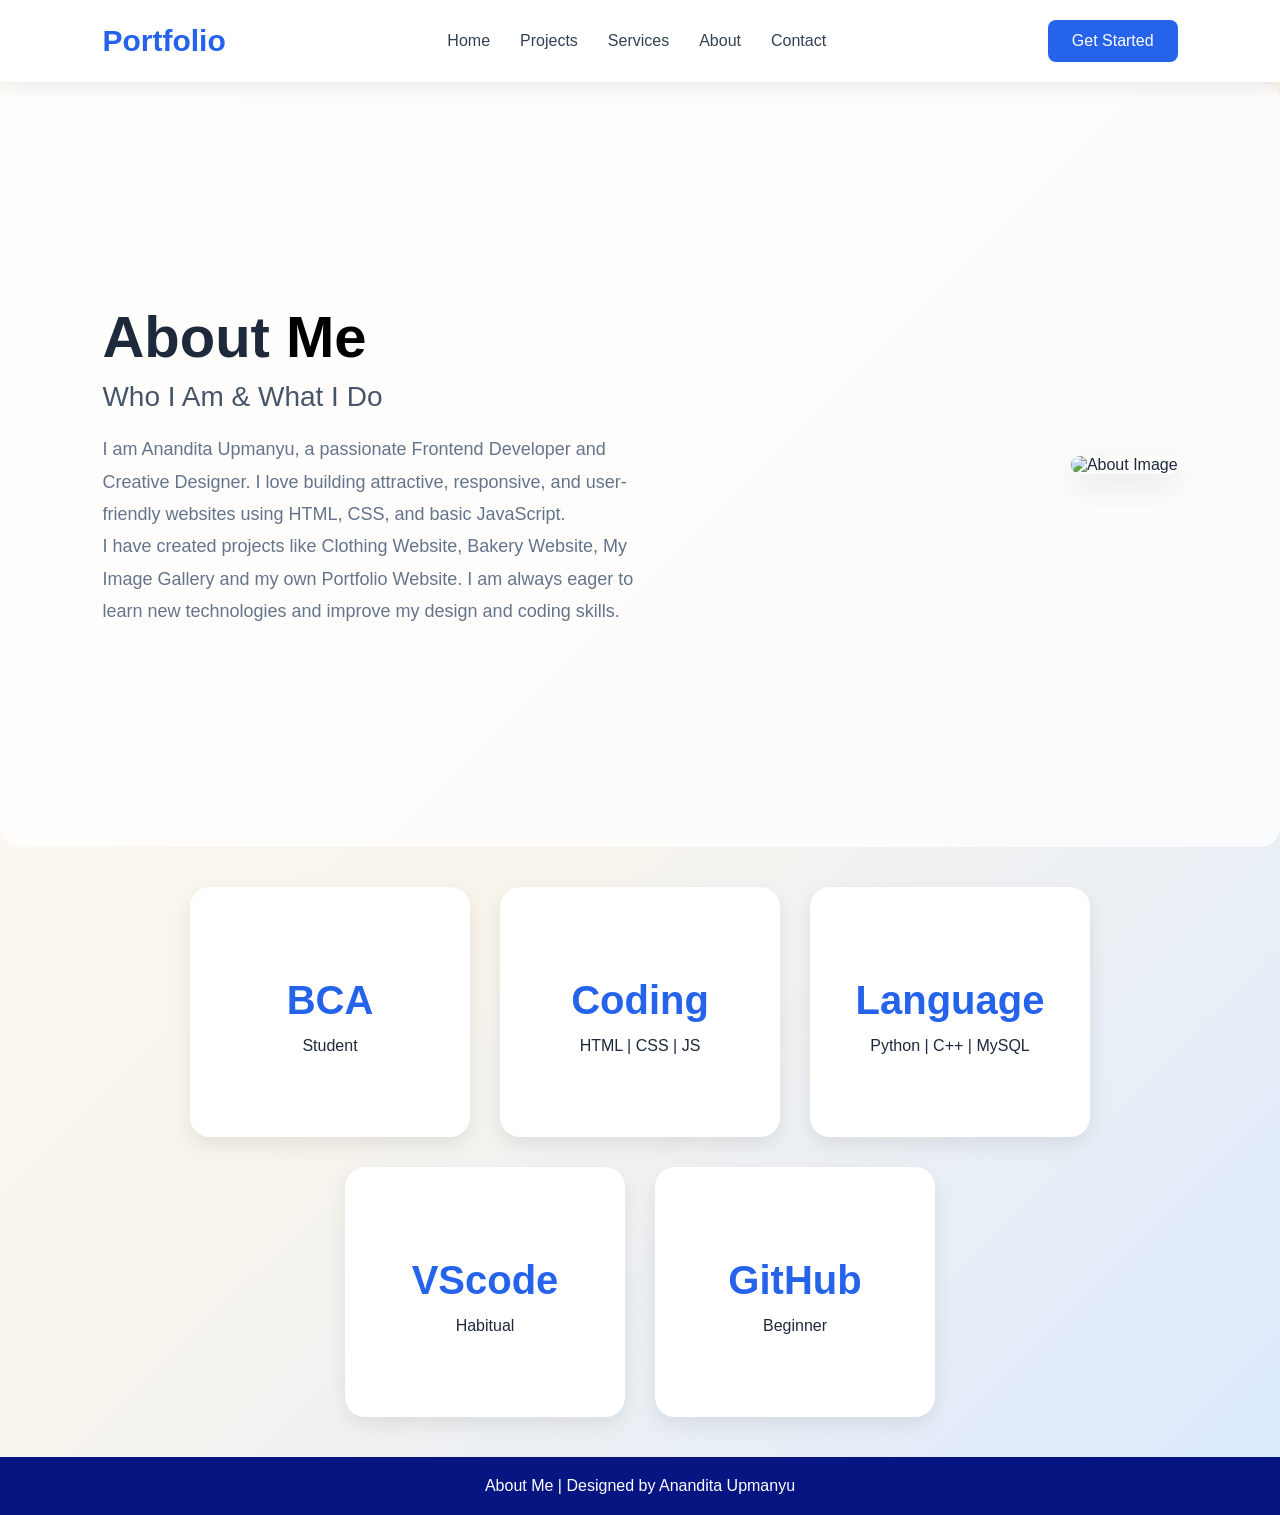
==== about.html @ 0c661eb9 "About page" ====
<!DOCTYPE html>
<html lang="en">
<head>
    <meta charset="UTF-8">
    <meta name="viewport" content="width=device-width, initial-scale=1.0">
    <title>About Me</title>
    <link rel="stylesheet" href="style.css">
</head>
<body>

    <header>
        <nav class="navbar">
            <div class="logo">Portfolio</div>
            <ul class="nav-links">
                <li><a href="index.html">Home</a></li>
                <li><a href="project.html">Projects</a></li>
                <li><a href="service.html">Services</a></li>
                <li><a href="about.html">About</a></li>
                <li><a href="contact.html">Contact</a></li>
            </ul>
            <a href="get.html" class="btn">Get Started</a>
        </nav>
    </header>

    <section class="hero">
        <div class="hero-text">
            <h1>About <span>Me</span></h1>
            <h2>Who I Am & What I Do</h2>
            <p>
                I am Anandita Upmanyu, a passionate Frontend Developer and Creative Designer.
                I love building attractive, responsive, and user-friendly websites using HTML,
                CSS, and basic JavaScript.
            </p>

            <p>
                I have created projects like Clothing Website, Bakery Website, My Image Gallery and
                my own Portfolio Website. I am always eager to learn new technologies and improve
                my design and coding skills.
            </p>
        </div>

        <div class="hero-image">
            <img src="Images/me1.jpeg" alt="About Image">
        </div>
    </section>

    <section class="stats">
        <div class="box"><h2>BCA</h2><p>Student</p></div>
        <div class="box"><h2>Coding</h2><p>HTML | CSS | JS </p></div>
        <div class="box"><h2>Language</h2><p>Python | C++ | MySQL </p></div>
        <div class="box"><h2>VScode</h2><p>Habitual</p></div>
        <div class="box"><h2>GitHub</h2><p>Beginner</p></div>
    </section>

    <footer>
        About Me | Designed by Anandita Upmanyu
    </footer>

</body>
</html>
---- style.css ----
*{
 margin:0;
 padding:0;
 box-sizing:border-box;
 font-family:Poppins,sans-serif;
}
body{
 background:linear-gradient(135deg,#fffdf8,#f8f4ec,#dbeafe);
 color:#1e293b;
}
.navbar{
 display:flex;
 justify-content:space-between;
 align-items:center;
 padding:20px 8%;
 background:white;
 box-shadow:0 5px 20px rgba(0,0,0,0.08);
 position:sticky;
 top:0;
}
.logo{font-size:30px;font-weight:bold;color:#2563eb;}
.nav-links{display:flex;list-style:none;gap:30px;}
.nav-links a{text-decoration:none;color:#334155;font-weight:500;}
.nav-links a:hover{color:#2563eb;}
.btn{
 text-decoration:none;
 background:#2563eb;
 color:white;
 padding:12px 24px;
 border-radius:8px;
}
.btn-outline{
 text-decoration:none;
 border:2px solid #2563eb;
 color:#2563eb;
 padding:12px 24px;
 border-radius:8px;
 margin-left:10px;
}
.hero{
    display:flex;
    justify-content:space-between;
    align-items:center;
    padding:80px 8%;
    min-height:85vh;
    background: linear-gradient(rgba(255,255,255,0.75), rgba(255,255,255,0.75)),
                url('https://marketplace.canva.com/EAGB49xT5-k/2/0/900w/canva-blue-abstract-aesthetic-phone-wallpaper-6dhhP1KzjwY.jpg');
    border-radius:20px;
}
.hero-text{max-width:50%;}
.hero-text h1{
    font-size:58px;
    line-height:1.2;
    margin-bottom:10px;
}

.hero-text h1 span{
    color:#000000;
}

.hero-text h2{
    font-size:28px;
    font-weight:500;
    color:#475569;
    margin-bottom:20px;
}

.hero-text p{
    font-size:18px;
    line-height:1.8;
    color:#64748b;
    max-width:550px;
}

.hero-image img{
    width:300px;
    height:400px;
    object-fit:cover;
    border-radius:25px;
    box-shadow:0 10px 30px rgba(0,0,0,0.1);
}
.stats{
    display:flex;
    justify-content:center;
    gap:30px;
    padding:40px 8%;
    flex-wrap:wrap;
}

.box{
    background:white;
    padding:30px 20px;
    width:280px;
    min-height:250px;
    text-align:center;
    border-radius:20px;
    box-shadow:0 8px 20px rgba(0,0,0,0.08);

    display:flex;
    flex-direction:column;
    justify-content:center;
    align-items:center;
}
.box h2{
    color:#2563eb;
    font-size:32px;
    line-height:1.2;
    margin:10px 0;
    word-break:keep-all;
}
.box p{
    font-size:16px;
    line-height:1.5;
}

footer{
    text-align:center;
    padding:20px;
    background:#071582;
    color:white;
}

.project-grid{
    display:grid;
    grid-template-columns:repeat(2,1fr);
    gap:20px;
}

.project-grid .box{
    width:100%;
    padding:15px;
}

.project-grid .box img{
    width:100%;
    height:180px;
    object-fit:cover;
    border-radius:10px;
    margin-bottom:10px;
}

.project-grid .box h2{
    font-size:22px;
    margin-bottom:10px;
}

.box h2{color:#2563eb;font-size:40px;}
@media(max-width:900px){
 .hero{flex-direction:column;text-align:center;}
 .hero-text{max-width:100%;}
 .hero-text h1{font-size:40px;}
 .hero-image img{width:300px;margin-top:30px;}
 .stats{flex-direction:column;align-items:center;}
 .navbar{flex-direction:column;gap:15px;}
}
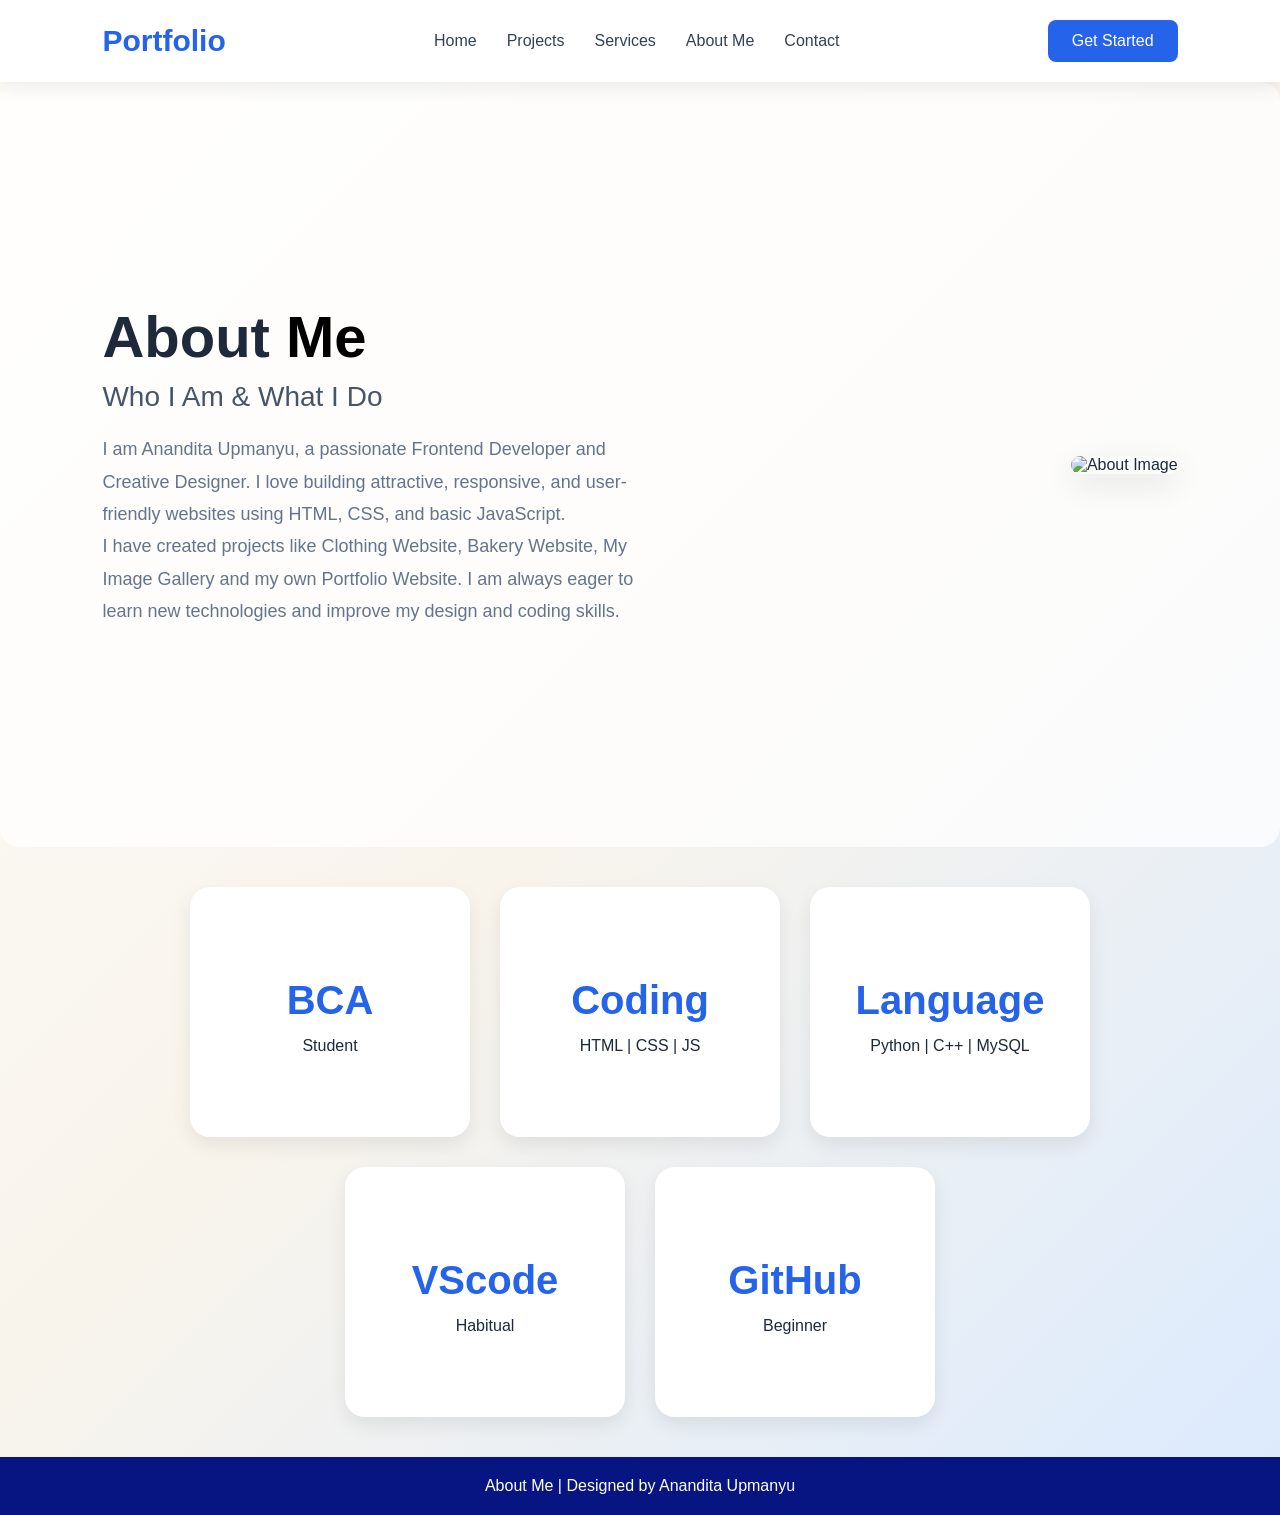
==== commit 28f1bc1d: "Edited page name" ====
--- a/about.html
+++ b/about.html
@@ -15,7 +15,7 @@
                 <li><a href="index.html">Home</a></li>
                 <li><a href="project.html">Projects</a></li>
                 <li><a href="service.html">Services</a></li>
-                <li><a href="about.html">About</a></li>
+                <li><a href="about.html">About Me</a></li>
                 <li><a href="contact.html">Contact</a></li>
             </ul>
             <a href="get.html" class="btn">Get Started</a>
@@ -57,4 +57,4 @@
     </footer>
 
 </body>
-</html>+</html>
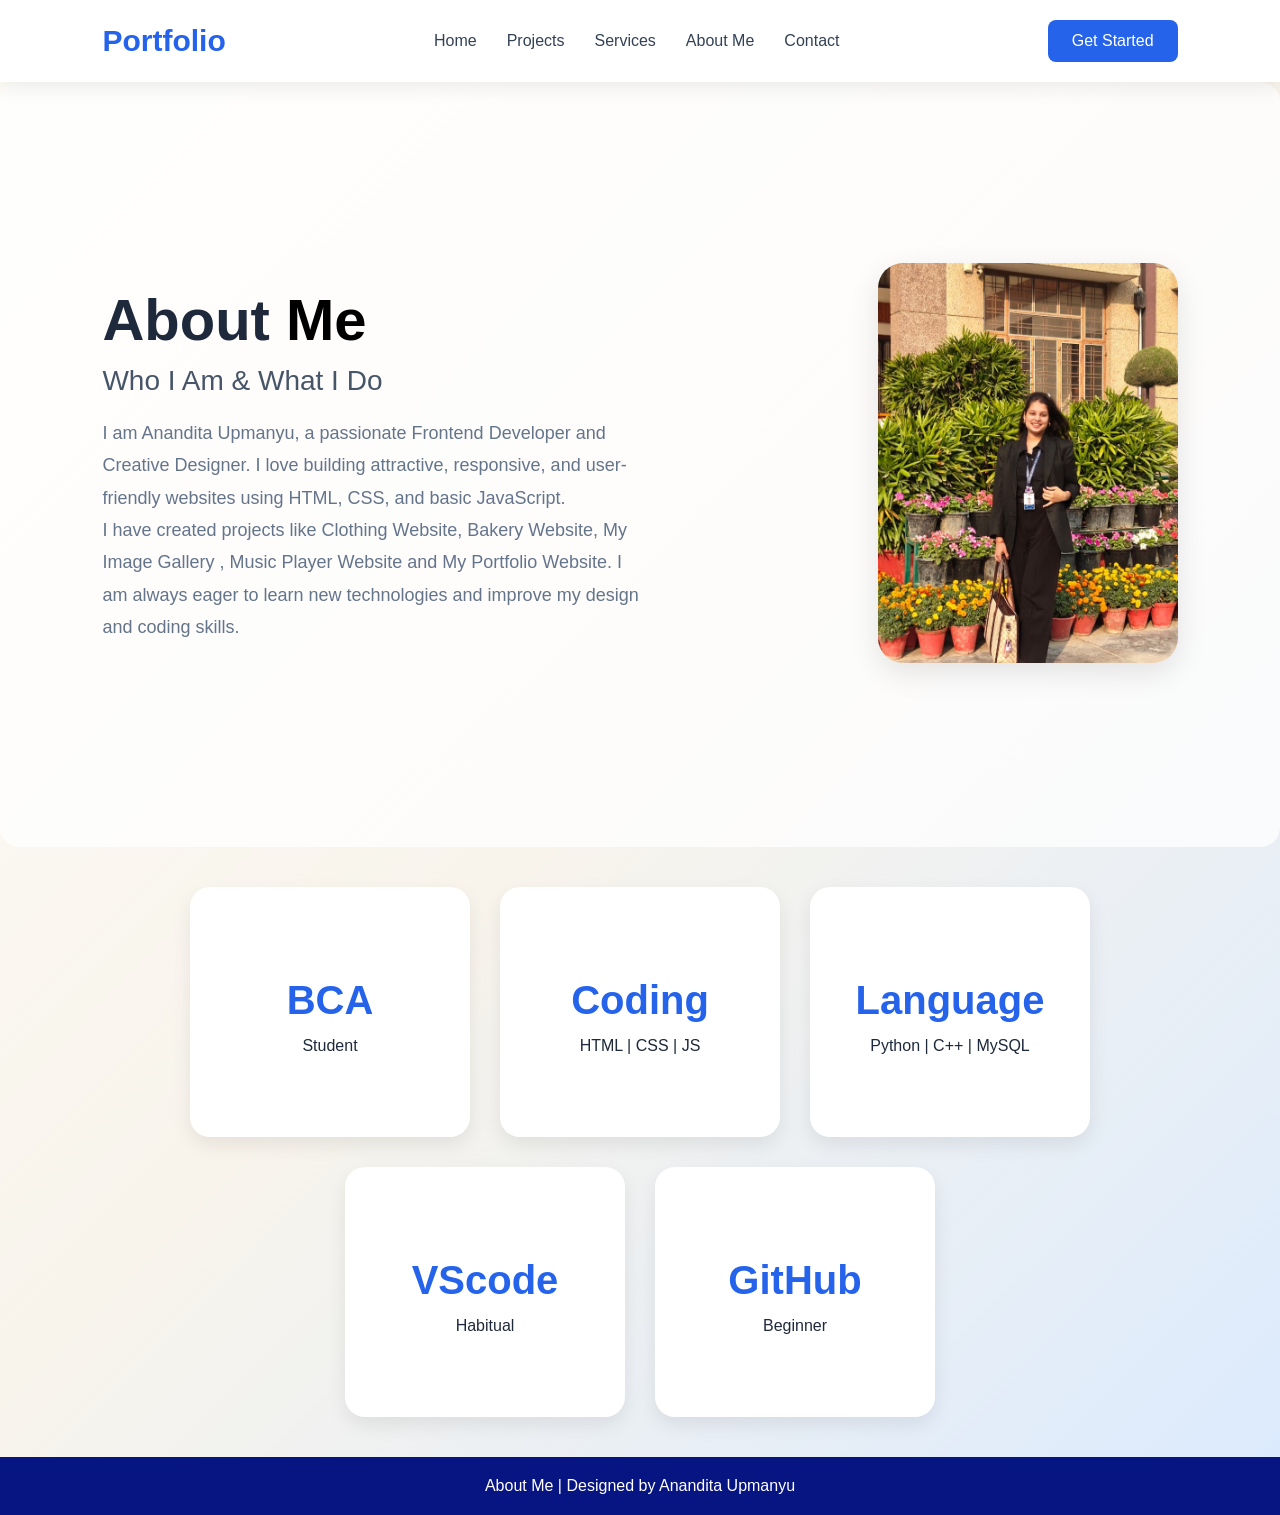
==== commit 1c4260a9: "Updated 1 more project name" ====
--- a/about.html
+++ b/about.html
@@ -33,8 +33,8 @@
             </p>
 
             <p>
-                I have created projects like Clothing Website, Bakery Website, My Image Gallery and
-                my own Portfolio Website. I am always eager to learn new technologies and improve
+                I have created projects like Clothing Website, Bakery Website, My Image Gallery , Music Player Website and
+                My Portfolio Website. I am always eager to learn new technologies and improve
                 my design and coding skills.
             </p>
         </div>
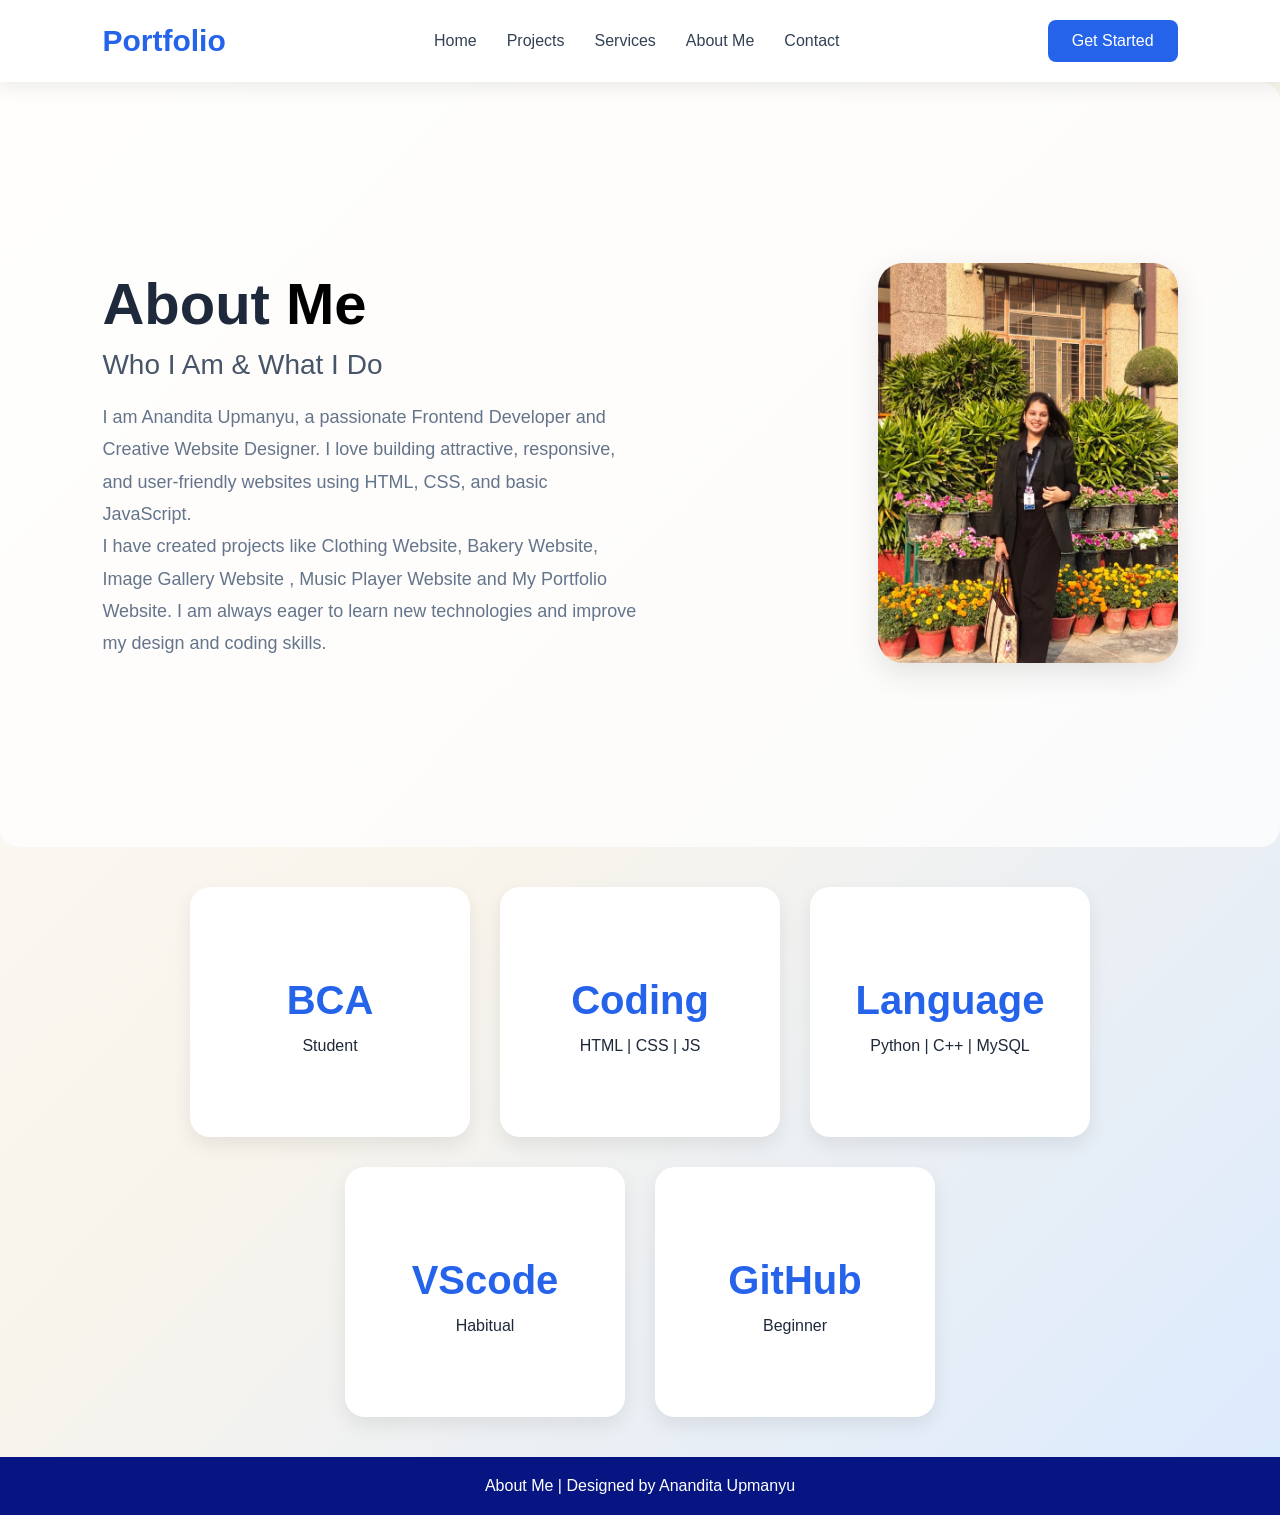
==== commit c23258c7: "Rectified  spelling error" ====
--- a/about.html
+++ b/about.html
@@ -27,13 +27,13 @@
             <h1>About <span>Me</span></h1>
             <h2>Who I Am & What I Do</h2>
             <p>
-                I am Anandita Upmanyu, a passionate Frontend Developer and Creative Designer.
+                I am Anandita Upmanyu, a passionate Frontend Developer and Creative Website Designer.
                 I love building attractive, responsive, and user-friendly websites using HTML,
                 CSS, and basic JavaScript.
             </p>
 
             <p>
-                I have created projects like Clothing Website, Bakery Website, My Image Gallery , Music Player Website and
+                I have created projects like Clothing Website, Bakery Website, Image Gallery Website , Music Player Website and
                 My Portfolio Website. I am always eager to learn new technologies and improve
                 my design and coding skills.
             </p>
